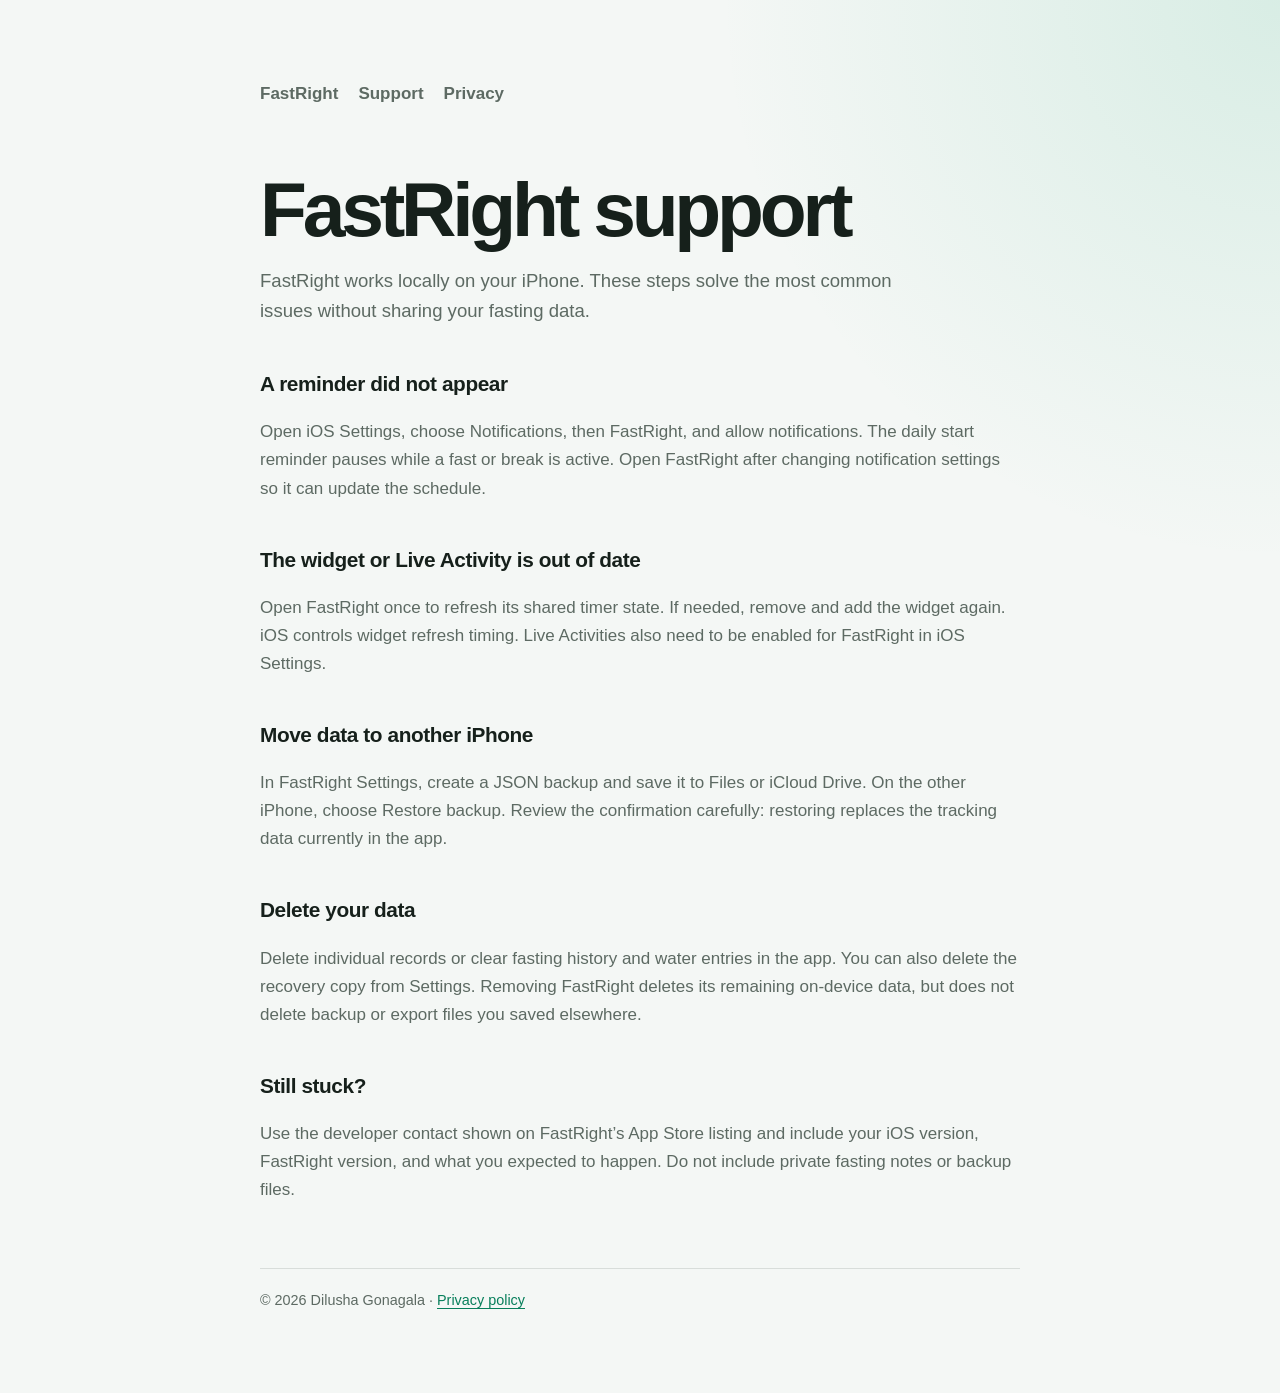
==== support/index.html @ f5a5968c "docs: publish FastRight support and privacy pages" ====
<!doctype html>
<html lang="en">
<head>
  <meta charset="utf-8">
  <meta name="viewport" content="width=device-width, initial-scale=1">
  <meta name="description" content="Help with FastRight reminders, widgets, Live Activities, exports, and backups.">
  <title>FastRight Support</title>
  <link rel="stylesheet" href="../styles.css">
</head>
<body><main>
  <nav aria-label="Main navigation"><a href="../">FastRight</a><a href="./" aria-current="page">Support</a><a href="../privacy/">Privacy</a></nav>
  <h1>FastRight support</h1>
  <p class="lede">FastRight works locally on your iPhone. These steps solve the most common issues without sharing your fasting data.</p>

  <h2>A reminder did not appear</h2>
  <p>Open iOS Settings, choose Notifications, then FastRight, and allow notifications. The daily start reminder pauses while a fast or break is active. Open FastRight after changing notification settings so it can update the schedule.</p>

  <h2>The widget or Live Activity is out of date</h2>
  <p>Open FastRight once to refresh its shared timer state. If needed, remove and add the widget again. iOS controls widget refresh timing. Live Activities also need to be enabled for FastRight in iOS Settings.</p>

  <h2>Move data to another iPhone</h2>
  <p>In FastRight Settings, create a JSON backup and save it to Files or iCloud Drive. On the other iPhone, choose Restore backup. Review the confirmation carefully: restoring replaces the tracking data currently in the app.</p>

  <h2>Delete your data</h2>
  <p>Delete individual records or clear fasting history and water entries in the app. You can also delete the recovery copy from Settings. Removing FastRight deletes its remaining on-device data, but does not delete backup or export files you saved elsewhere.</p>

  <h2>Still stuck?</h2>
  <p>Use the developer contact shown on FastRight’s App Store listing and include your iOS version, FastRight version, and what you expected to happen. Do not include private fasting notes or backup files.</p>

  <footer>© 2026 Dilusha Gonagala · <a href="../privacy/">Privacy policy</a></footer>
</main></body>
</html>
---- styles.css ----
:root {
  color-scheme: light dark;
  --bg: #f4f7f5;
  --surface: rgba(255, 255, 255, 0.82);
  --text: #16201b;
  --muted: #5d6a63;
  --accent: #087f5b;
  --line: rgba(22, 32, 27, 0.12);
}

@media (prefers-color-scheme: dark) {
  :root {
    --bg: #0d1411;
    --surface: rgba(24, 34, 29, 0.9);
    --text: #edf5f1;
    --muted: #a6b5ad;
    --accent: #63d9ad;
    --line: rgba(237, 245, 241, 0.14);
  }
}

* { box-sizing: border-box; }
body {
  margin: 0;
  background: radial-gradient(circle at top right, rgba(58, 180, 135, 0.15), transparent 35rem), var(--bg);
  color: var(--text);
  font: 17px/1.65 ui-rounded, -apple-system, BlinkMacSystemFont, "SF Pro Text", sans-serif;
}
main { width: min(760px, calc(100% - 2rem)); margin: 0 auto; padding: 5rem 0; }
nav { display: flex; gap: 1.25rem; margin-bottom: 4rem; }
a { color: var(--accent); text-underline-offset: 0.2em; }
nav a { color: var(--muted); font-weight: 650; text-decoration: none; }
h1 { max-width: 15ch; margin: 0 0 1rem; font-size: clamp(2.5rem, 8vw, 4.8rem); line-height: 0.98; letter-spacing: -0.055em; }
h2 { margin: 2.5rem 0 0.55rem; font-size: 1.3rem; letter-spacing: -0.02em; }
p, li { color: var(--muted); }
.lede { max-width: 42rem; font-size: 1.16rem; }
.card { margin-top: 2.5rem; padding: 1.5rem; border: 1px solid var(--line); border-radius: 1.25rem; background: var(--surface); backdrop-filter: blur(16px); }
.card h2:first-child { margin-top: 0; }
footer { margin-top: 4rem; padding-top: 1.25rem; border-top: 1px solid var(--line); color: var(--muted); font-size: 0.9rem; }
@media (max-width: 540px) { main { padding-top: 2rem; } nav { margin-bottom: 2.5rem; } }
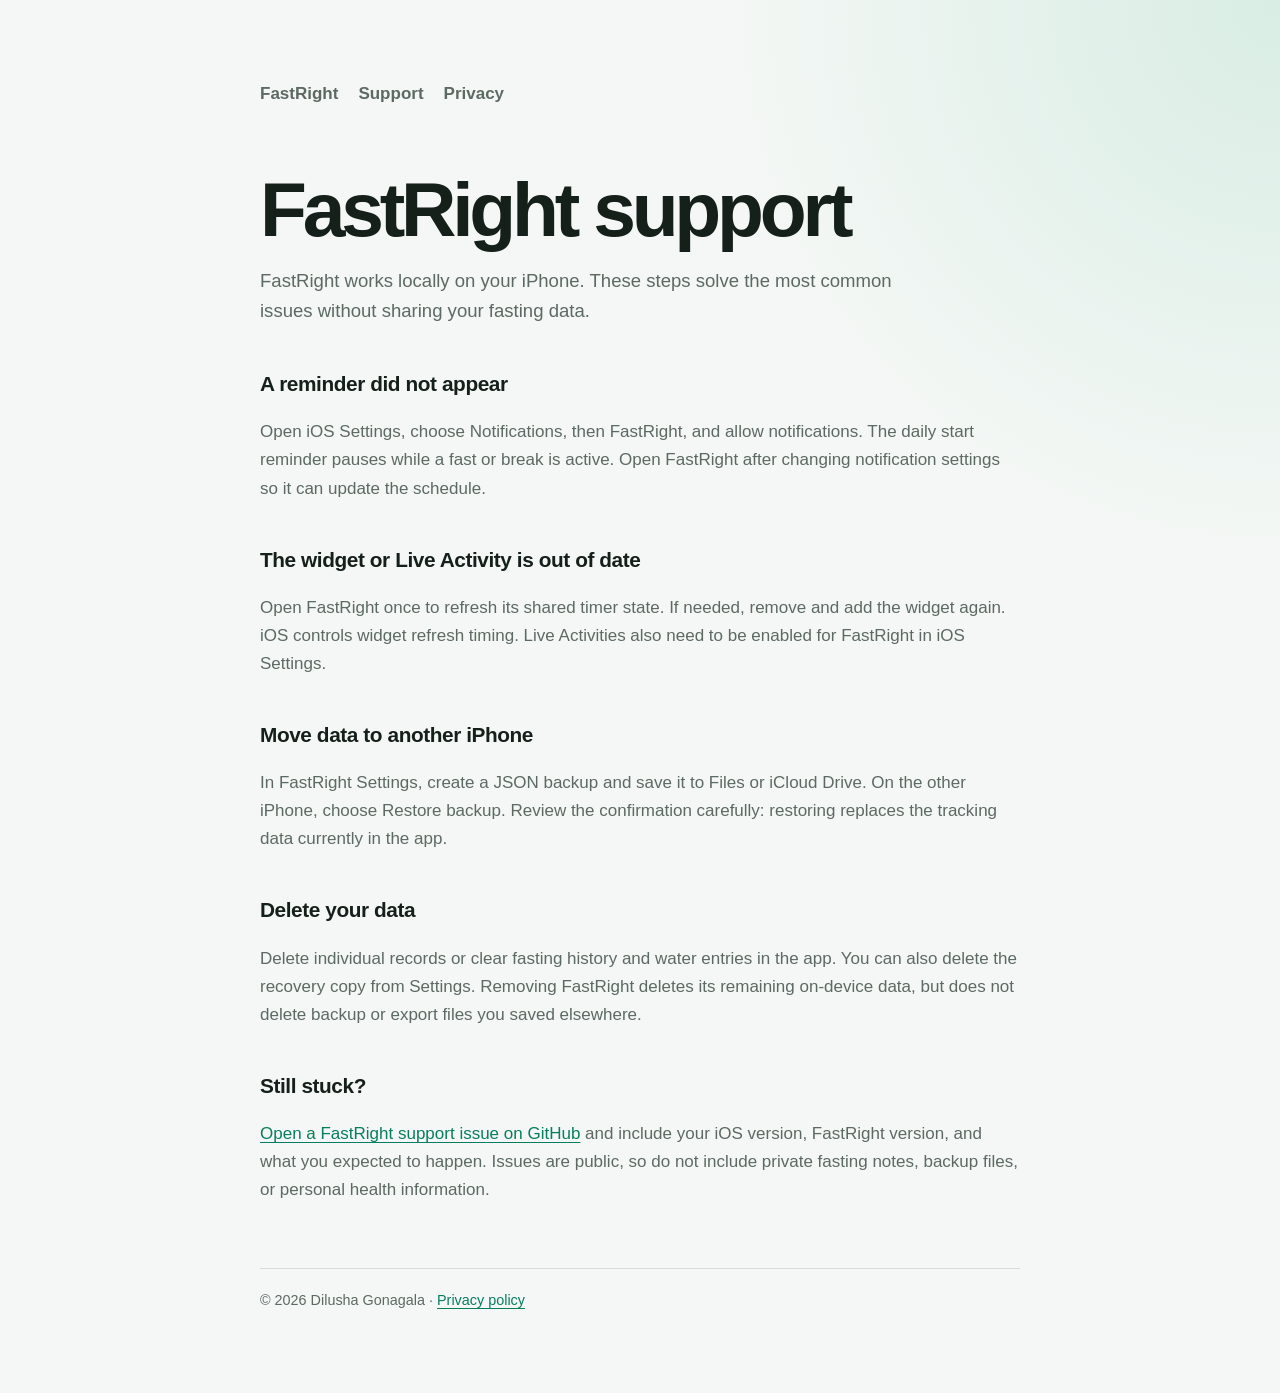
==== commit e4a04359: "Add a concrete public support contact" ====
--- a/support/index.html
+++ b/support/index.html
@@ -25,7 +25,7 @@
   <p>Delete individual records or clear fasting history and water entries in the app. You can also delete the recovery copy from Settings. Removing FastRight deletes its remaining on-device data, but does not delete backup or export files you saved elsewhere.</p>
 
   <h2>Still stuck?</h2>
-  <p>Use the developer contact shown on FastRight’s App Store listing and include your iOS version, FastRight version, and what you expected to happen. Do not include private fasting notes or backup files.</p>
+  <p><a href="https://github.com/andrewdex/fastright-support/issues/new">Open a FastRight support issue on GitHub</a> and include your iOS version, FastRight version, and what you expected to happen. Issues are public, so do not include private fasting notes, backup files, or personal health information.</p>
 
   <footer>© 2026 Dilusha Gonagala · <a href="../privacy/">Privacy policy</a></footer>
 </main></body>
